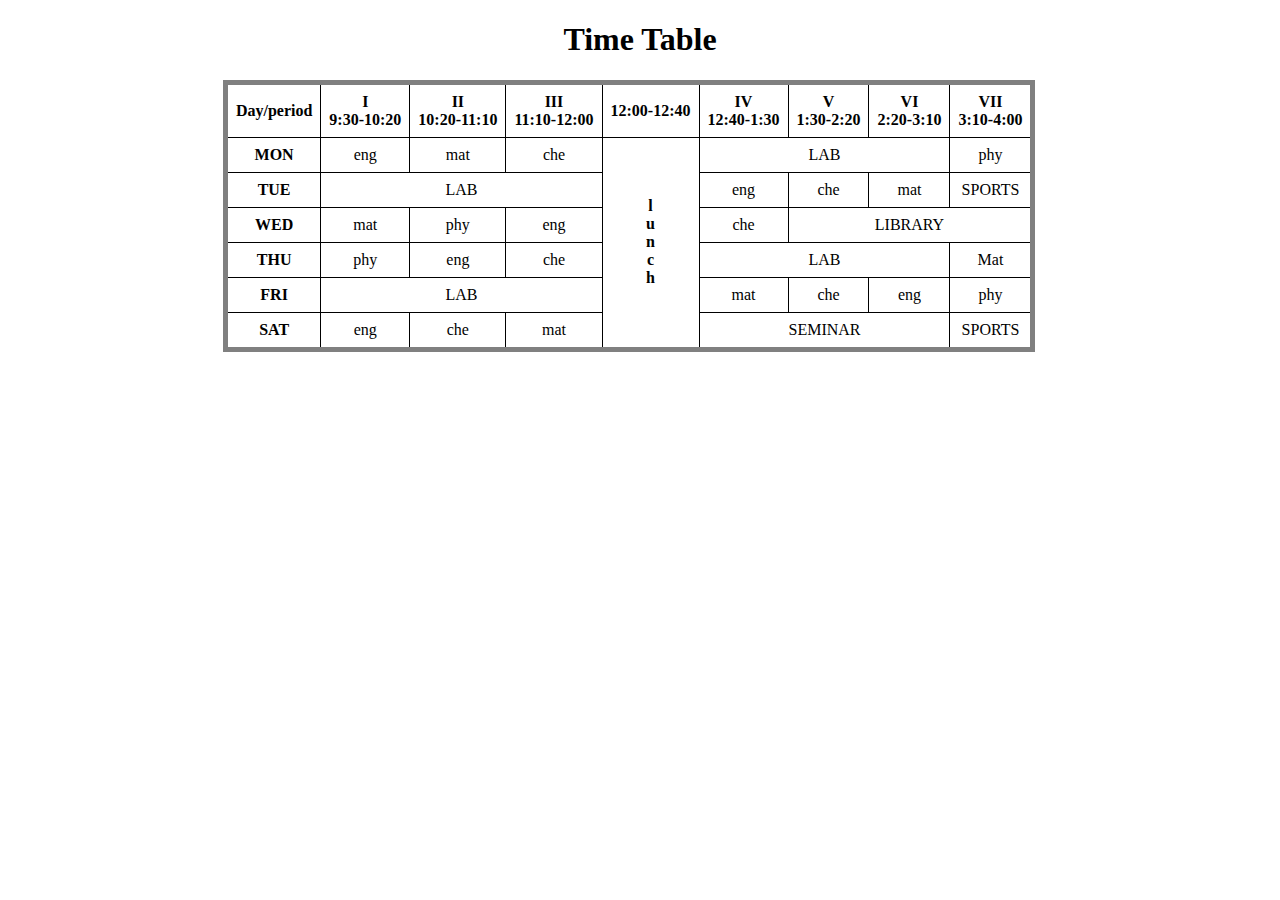
==== training/index.htm @ 21036b42 "[init] Course : HTML first commit" ====
<!DOCTYPE html>
<html lang="en">
<head>
    <meta charset="UTF-8">
    <meta name="viewport" content="width=device-width, initial-scale=1.0">
    <title>my table</title>
    <link rel="stylesheet" href="./style.css" />
</head>
<body>
    <h1>Time Table</h1>
    <div>

    <table>
        <!-- 1st row -->
        <tr>
            <th>Day/period</th>
            <th>I<br>9:30-10:20</th>
            <th>II<br>10:20-11:10</th>
            <th>III<br>11:10-12:00</th>
            <th>12:00-12:40</th>
            <th>IV<br>12:40-1:30</th>
            <th>V<br>1:30-2:20</th>
            <th>VI<br>2:20-3:10</th>
            <th>VII<br>3:10-4:00</th>
        </tr>

        <!-- 2nd row -->
        <tr>
            <th>MON</th>
            <td>eng</td>
            <td>mat</td>
            <td>che</td>
            <td rowspan="6"><strong>l<br>u<br>n<br>c<br>h</strong></td>
            <td colspan="3">LAB</td>
            <td>phy</td>
        </tr>
        <!-- style="text-orientation: upright;writing-mode: vertical-lr;" -->
        <!-- 3rd row -->
        <tr>
            <th>TUE</th>
            <td colspan="3">LAB</td>

            <td>eng</td>
            <td>che</td>
            <td>mat</td>
            <td>SPORTS</td>
        </tr>

        <!-- 4th row -->
        <tr>
            <th>WED</th>
            <td>mat</td>
            <td>phy</td>
            <td>eng</td>

            <td>che</td>
            <td colspan="3">LIBRARY </td>
        </tr>

        <!-- 5th row -->
        <tr>
            <th>THU</th>
            <td>phy</td>
            <td>eng</td>
            <td>che</td>

            <td colspan="3">LAB</td>
            <td>Mat</td>
        </tr>

        <!-- 6th row -->
        <tr>
            <th>FRI</th>
            <td colspan="3">LAB</td>

            <td>mat</td>
            <td>che</td>
            <td>eng</td>

            <td>phy</td>
        </tr>

        <!-- 7th row -->
        <tr>
            <th>SAT</th>
            <td>eng</td>
            <td>che</td>
            <td>mat</td>

            <td colspan="3">SEMINAR </td>
            <td>SPORTS</td>
        </tr>
    </table>
</div>
    
</body>
</html>
---- training/style.css ----
div {
    padding-left: 17%;
    align-items: center;
}
h1 {
    text-align: center;
}
table {
    border: 5px solid gray;
    border-collapse: collapse;

}
th, td {
    padding: 0.5rem;
    text-align: center;
    border: 1px solid black;
    border-collapse: collapse;
  }
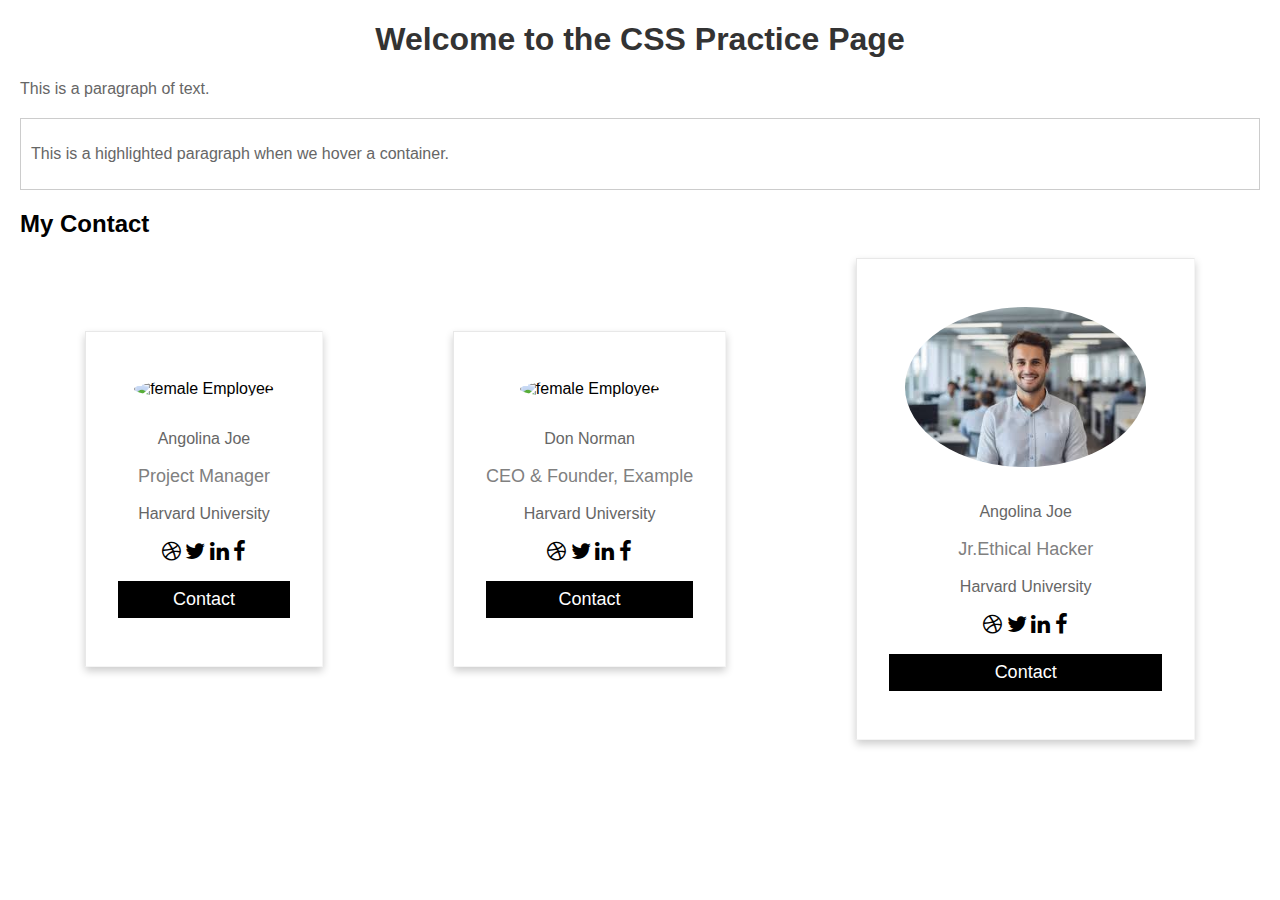
==== commit 09a8d7d7: "The CSS branch has been uploaded" ====
--- a/training/index.htm
+++ b/training/index.htm
@@ -1,97 +1,84 @@
 <!DOCTYPE html>
 <html lang="en">
+
 <head>
     <meta charset="UTF-8">
     <meta name="viewport" content="width=device-width, initial-scale=1.0">
-    <title>my table</title>
+    <title>CSS Practice</title>
+
+    <!-- local style -->
     <link rel="stylesheet" href="./style.css" />
+
+    <!-- Add icon library -->
+    <link rel="stylesheet" href="https://cdnjs.cloudflare.com/ajax/libs/font-awesome/4.7.0/css/font-awesome.min.css">
 </head>
+
 <body>
-    <h1>Time Table</h1>
-    <div>
+    <h1>Welcome to the CSS Practice Page</h1>
 
-    <table>
-        <!-- 1st row -->
-        <tr>
-            <th>Day/period</th>
-            <th>I<br>9:30-10:20</th>
-            <th>II<br>10:20-11:10</th>
-            <th>III<br>11:10-12:00</th>
-            <th>12:00-12:40</th>
-            <th>IV<br>12:40-1:30</th>
-            <th>V<br>1:30-2:20</th>
-            <th>VI<br>2:20-3:10</th>
-            <th>VII<br>3:10-4:00</th>
-        </tr>
+    <p>This is a paragraph of text.</p>
 
-        <!-- 2nd row -->
-        <tr>
-            <th>MON</th>
-            <td>eng</td>
-            <td>mat</td>
-            <td>che</td>
-            <td rowspan="6"><strong>l<br>u<br>n<br>c<br>h</strong></td>
-            <td colspan="3">LAB</td>
-            <td>phy</td>
-        </tr>
-        <!-- style="text-orientation: upright;writing-mode: vertical-lr;" -->
-        <!-- 3rd row -->
-        <tr>
-            <th>TUE</th>
-            <td colspan="3">LAB</td>
+    <div class="container">
+        <p>This is a highlighted paragraph when we hover a container.</p>
+    </div>
+    <div class="content">
+        <h2>My Contact</h2>
+        <div class="card-container">
+            <div class="card">
+                <div class="card-body">
+                    <img src="https://imgs.search.brave.com/dlO5f9uun_C8CUqjGiqybi1r2FWV6akh-uLQ7K2XuFM/rs:fit:860:0:0:0/g:ce/aHR0cHM6Ly9jZG4u/cHJvZC53ZWJzaXRl/LWZpbGVzLmNvbS82/Mzk5NTc1ODRjZGY0/ODJlNmJkMWU5NmUv/NjNiNzA0ZDAzN2M1/Y2QzZmJmNjMwMTA2/X1NjcmVlbnNob3Ql/MjAyMDIzLTAxLTA1/JTIwYXQlMjAxMC4z/OS41OSUyMFBNLmF2/aWY"
+                        alt="female Employee" />
+                    <div class="card-info">
+                        <p>Angolina Joe</p>
+                        <p class="title">Project Manager</p>
+                        <p>Harvard University</p>
+                        <a href="#"><i class="fa fa-dribbble"></i></a>
+                        <a href="#"><i class="fa fa-twitter"></i></a>
+                        <a href="#"><i class="fa fa-linkedin"></i></a>
+                        <a href="#"><i class="fa fa-facebook"></i></a>
+                        <p><button type="submit">Contact</button></p>
+                    </div>
+                </div>
 
-            <td>eng</td>
-            <td>che</td>
-            <td>mat</td>
-            <td>SPORTS</td>
-        </tr>
+            </div>
+            <div class="card">
+                <div class="card-body">
+                    <img src="https://imgs.search.brave.com/jJq2F0LRE4EKuOnXOO5VHL7jJCRR8YEhgZtbQsoVrew/rs:fit:860:0:0:0/g:ce/aHR0cHM6Ly9wdWJs/aWMtaW1hZ2VzLmlu/dGVyYWN0aW9uLWRl/c2lnbi5vcmcvdXNl/ci11cGxvYWRzLzEw/MjIvcHJvZmlsZS1w/aWN0dXJlcy9vcmln/aW5hbC4wZjNmZDUy/NTExYTkzMDNjMDk4/ZWIyOWQxOGQxNGMx/ZC5qcGc_dHI9dy01/NjAsaC01NjA"
+                        alt="female Employee" />
+                    <div class="card-info">
+                        <p>Don Norman</p>
+                        <p class="title">CEO & Founder, Example</p>
+                        <p>Harvard University</p>
+                        <a href="#"><i class="fa fa-dribbble"></i></a>
+                        <a href="#"><i class="fa fa-twitter"></i></a>
+                        <a href="#"><i class="fa fa-linkedin"></i></a>
+                        <a href="#"><i class="fa fa-facebook"></i></a>
+                        <p><button type="submit">Contact</button></p>
+                    </div>
+                </div>
 
-        <!-- 4th row -->
-        <tr>
-            <th>WED</th>
-            <td>mat</td>
-            <td>phy</td>
-            <td>eng</td>
+            </div>
 
-            <td>che</td>
-            <td colspan="3">LIBRARY </td>
-        </tr>
+            <div class="card">
+                <div class="card-body">
+                    <img src="[data-uri]"
+                        alt="male employee" />
+                    <div class="card-info">
+                        <p>Angolina Joe</p>
+                        <p class="title">Jr.Ethical Hacker</p>
+                        <p>Harvard University</p>
+                        <a href="#"><i class="fa fa-dribbble"></i></a>
+                        <a href="#"><i class="fa fa-twitter"></i></a>
+                        <a href="#"><i class="fa fa-linkedin"></i></a>
+                        <a href="#"><i class="fa fa-facebook"></i></a>
+                        <p><button type="submit">Contact</button></p>
+                    </div>
+                </div>
 
-        <!-- 5th row -->
-        <tr>
-            <th>THU</th>
-            <td>phy</td>
-            <td>eng</td>
-            <td>che</td>
+            </div>
+        </div>
 
-            <td colspan="3">LAB</td>
-            <td>Mat</td>
-        </tr>
+    </div>
+</body>
 
-        <!-- 6th row -->
-        <tr>
-            <th>FRI</th>
-            <td colspan="3">LAB</td>
-
-            <td>mat</td>
-            <td>che</td>
-            <td>eng</td>
-
-            <td>phy</td>
-        </tr>
-
-        <!-- 7th row -->
-        <tr>
-            <th>SAT</th>
-            <td>eng</td>
-            <td>che</td>
-            <td>mat</td>
-
-            <td colspan="3">SEMINAR </td>
-            <td>SPORTS</td>
-        </tr>
-    </table>
-</div>
-    
-</body>
 </html>--- a/training/style.css
+++ b/training/style.css
@@ -1,18 +1,88 @@
-div {
-    padding-left: 17%;
-    align-items: center;
+body {
+  font-family: "Segoe UI", Tahoma, Verdana, sans-serif;
+  margin: 20px;
 }
+
 h1 {
-    text-align: center;
+  color: #333;
+  text-align: center;
 }
-table {
-    border: 5px solid gray;
-    border-collapse: collapse;
 
+p {
+  color: #666;
 }
-th, td {
-    padding: 0.5rem;
-    text-align: center;
-    border: 1px solid black;
-    border-collapse: collapse;
-  }+
+.container {
+  border: 1px solid #ccc;
+  padding: 10px;
+  margin-top: 20px;
+}
+
+.container p:hover {
+  color: hotpink;
+  font-weight: bold;
+}
+
+
+
+/* Card Design */
+.card-container {
+    display: flex;
+}
+
+.card {
+  box-shadow: 0 4px 8px 0 rgba(0, 0, 0, 0.2);
+  max-width: 300px;
+  margin: auto;
+  padding: 2rem;
+
+  /* display: flex; */
+  text-align: center;
+  border: 1px inset rgba(192, 192, 192, 0.15);
+}
+
+/* hover effect of card
+.card:hover {
+  box-shadow: 0 10px 15px 0 inset grey;
+} */
+
+.card-body img {
+  padding: 1rem;
+  border-radius: 50%;
+  width: auto;
+  height: 10rem;
+}
+
+.card-info {
+  text-align: center;
+  align-items: flex-end;
+}
+
+a {
+  text-decoration: none;
+  font-size: 22px;
+  color: black;
+}
+
+button:hover,
+a:hover {
+  opacity: 0.7;
+}
+
+.title {
+  color: grey;
+  font-size: 18px;
+}
+
+button {
+  border: none;
+  outline: 0;
+  display: inline-block;
+  padding: 8px;
+  color: white;
+  background-color: #000;
+  text-align: center;
+  cursor: pointer;
+  width: 100%;
+  font-size: 18px;
+}
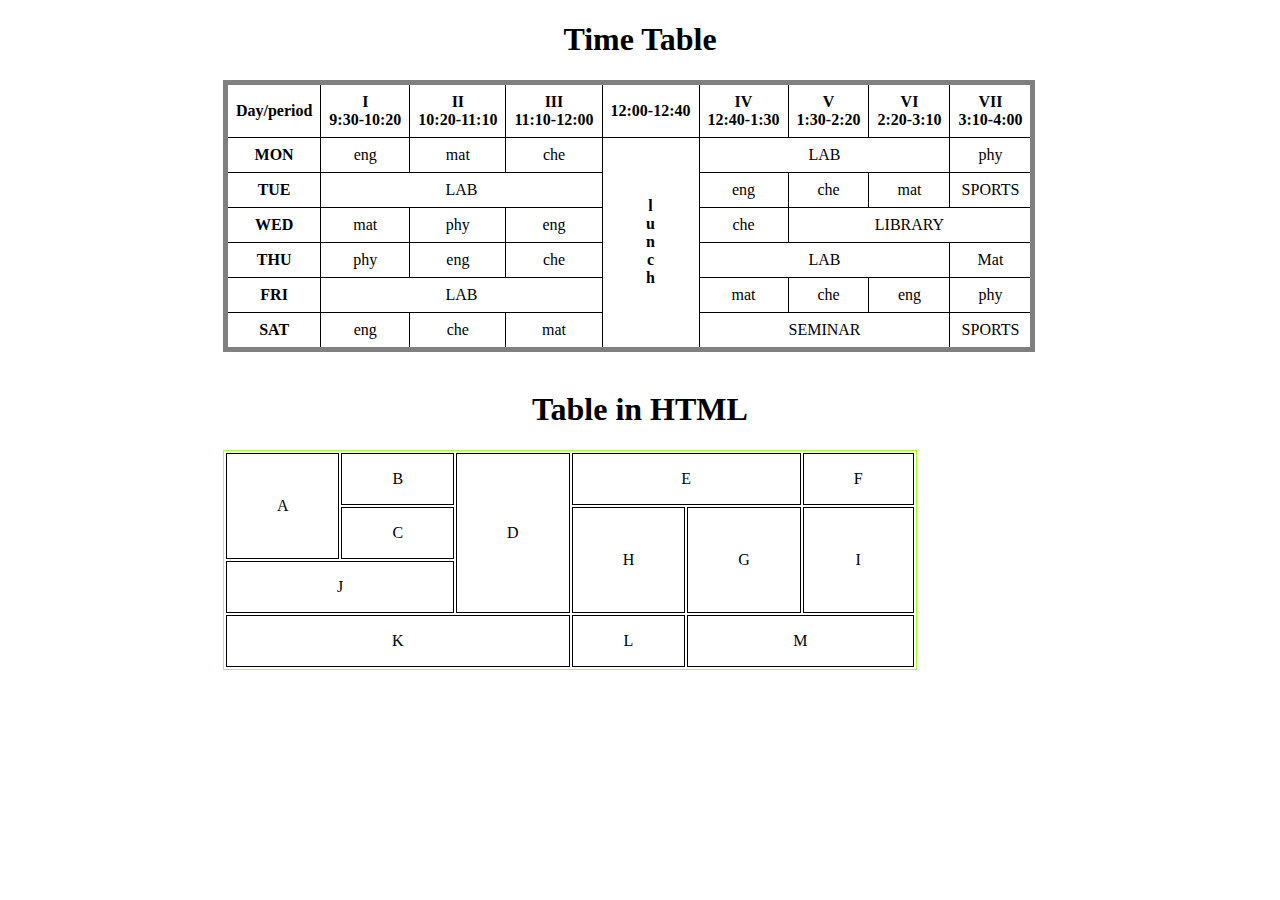
==== commit 27faff2a: "[add] 2nd table exercise" ====
--- a/training/index.htm
+++ b/training/index.htm
@@ -1,84 +1,125 @@
 <!DOCTYPE html>
 <html lang="en">
-
 <head>
     <meta charset="UTF-8">
     <meta name="viewport" content="width=device-width, initial-scale=1.0">
-    <title>CSS Practice</title>
+    <title>my table</title>
+    <link rel="stylesheet" href="./style.css" />
+</head>
+<body>
+    <h1>Time Table</h1>
+    <div class="table1">
 
-    <!-- local style -->
-    <link rel="stylesheet" href="./style.css" />
+    <table>
+        <!-- 1st row -->
+        <tr>
+            <th class="th1">Day/period</th>
+            <th class="th1" >I<br>9:30-10:20</th>
+            <th class="th1" >II<br>10:20-11:10</th>
+            <th class="th1" >III<br>11:10-12:00</th>
+            <th class="th1" >12:00-12:40</th>
+            <th class="th1" >IV<br>12:40-1:30</th>
+            <th class="th1" >V<br>1:30-2:20</th>
+            <th class="th1" >VI<br>2:20-3:10</th>
+            <th class="th1" >VII<br>3:10-4:00</th>
+        </tr>
 
-    <!-- Add icon library -->
-    <link rel="stylesheet" href="https://cdnjs.cloudflare.com/ajax/libs/font-awesome/4.7.0/css/font-awesome.min.css">
-</head>
+        <!-- 2nd row -->
+        <tr>
+            <th class="th1" >MON</th>
+            <td class="th1" >eng</td>
+            <td class="th1" >mat</td>
+            <td class="th1" >che</td>
+            <td class="th1"  rowspan="6"><strong>l<br>u<br>n<br>c<br>h</strong></td>
+            <td class="th1"  colspan="3">LAB</td>
+            <td class="th1" >phy</td>
+        </tr>
+        <!-- style="text-orientation: upright;writing-mode: vertical-lr;" -->
+        <!-- 3rd row -->
+        <tr>
+            <th class="th1">TUE</th>
+            <td class="th1" colspan="3">LAB</td>
 
-<body>
-    <h1>Welcome to the CSS Practice Page</h1>
+            <td class="th1">eng</td>
+            <td class="th1">che</td>
+            <td class="th1">mat</td>
+            <td class="th1">SPORTS</td>
+        </tr>
 
-    <p>This is a paragraph of text.</p>
+        <!-- 4th row -->
+        <tr>
+            <th class="th1">WED</th>
+            <td class="th1">mat</td>
+            <td class="th1">phy</td>
+            <td class="th1">eng</td>
 
-    <div class="container">
-        <p>This is a highlighted paragraph when we hover a container.</p>
+            <td class="th1">che</td>
+            <td class="th1" colspan="3">LIBRARY </td>
+        </tr>
+
+        <!-- 5th row -->
+        <tr>
+            <th class="th1">THU</th>
+            <td class="th1">phy</td>
+            <td class="th1">eng</td>
+            <td class="th1">che</td>
+
+            <td class="th1" colspan="3">LAB</td>
+            <td class="th1">Mat</td>
+        </tr>
+
+        <!-- 6th row -->
+        <tr> 
+            <th class="th1">FRI</th>
+            <td class="th1" colspan="3">LAB</td>
+
+            <td class="th1">mat</td>
+            <td class="th1">che</td>
+            <td class="th1">eng</td>
+
+            <td class="th1">phy</td>
+        </tr>
+
+        <!-- 7th row -->
+        <tr>
+            <th class="th1">SAT</th>
+            <td class="th1">eng</td>
+            <td class="th1">che</td>
+            <td class="th1">mat</td>
+
+            <td class="th1" colspan="3">SEMINAR </td>
+            <td class="th1">SPORTS</td>
+        </tr>
+    </table>
     </div>
-    <div class="content">
-        <h2>My Contact</h2>
-        <div class="card-container">
-            <div class="card">
-                <div class="card-body">
-                    <img src="https://imgs.search.brave.com/dlO5f9uun_C8CUqjGiqybi1r2FWV6akh-uLQ7K2XuFM/rs:fit:860:0:0:0/g:ce/aHR0cHM6Ly9jZG4u/cHJvZC53ZWJzaXRl/LWZpbGVzLmNvbS82/Mzk5NTc1ODRjZGY0/ODJlNmJkMWU5NmUv/NjNiNzA0ZDAzN2M1/Y2QzZmJmNjMwMTA2/X1NjcmVlbnNob3Ql/MjAyMDIzLTAxLTA1/JTIwYXQlMjAxMC4z/OS41OSUyMFBNLmF2/aWY"
-                        alt="female Employee" />
-                    <div class="card-info">
-                        <p>Angolina Joe</p>
-                        <p class="title">Project Manager</p>
-                        <p>Harvard University</p>
-                        <a href="#"><i class="fa fa-dribbble"></i></a>
-                        <a href="#"><i class="fa fa-twitter"></i></a>
-                        <a href="#"><i class="fa fa-linkedin"></i></a>
-                        <a href="#"><i class="fa fa-facebook"></i></a>
-                        <p><button type="submit">Contact</button></p>
-                    </div>
-                </div>
+    
+    <br>
+    <h1>Table in HTML</h1>
+    <div class="table2">
+        <table >
+            <tr>
+                <td class="th2" rowspan="2"><p>A</p></td>
+                <td class="th2"><p>B</p></td>
+                <td class="th2" rowspan="3"><p>D</p></td>
+                <td class="th2" colspan="2"><p>E</p></td>
+                <td class="th2"><p>F</p></td>
+            </tr>
+            <tr>
+                <td class="th2"><p>C</p></td>
+                <td class="th2" rowspan="2" ><p>H</p></td>
+                <td class="th2" rowspan="2" ><p>G</p></td>
+                <td class="th2" rowspan="2" ><p>I</p></td>
+            </tr>
+            <tr>
+                <td class="th2" colspan="2"><p>J</p></td>
+            </tr>
+            <tr>
+                <td class="th2" colspan="3"><p>K</p></td>
+                <td class="th2"><p>L</p></td>
+                <td class="th2" colspan="2"><p>M</p></td>
+            </tr>
 
-            </div>
-            <div class="card">
-                <div class="card-body">
-                    <img src="https://imgs.search.brave.com/jJq2F0LRE4EKuOnXOO5VHL7jJCRR8YEhgZtbQsoVrew/rs:fit:860:0:0:0/g:ce/aHR0cHM6Ly9wdWJs/aWMtaW1hZ2VzLmlu/dGVyYWN0aW9uLWRl/c2lnbi5vcmcvdXNl/ci11cGxvYWRzLzEw/MjIvcHJvZmlsZS1w/aWN0dXJlcy9vcmln/aW5hbC4wZjNmZDUy/NTExYTkzMDNjMDk4/ZWIyOWQxOGQxNGMx/ZC5qcGc_dHI9dy01/NjAsaC01NjA"
-                        alt="female Employee" />
-                    <div class="card-info">
-                        <p>Don Norman</p>
-                        <p class="title">CEO & Founder, Example</p>
-                        <p>Harvard University</p>
-                        <a href="#"><i class="fa fa-dribbble"></i></a>
-                        <a href="#"><i class="fa fa-twitter"></i></a>
-                        <a href="#"><i class="fa fa-linkedin"></i></a>
-                        <a href="#"><i class="fa fa-facebook"></i></a>
-                        <p><button type="submit">Contact</button></p>
-                    </div>
-                </div>
-
-            </div>
-
-            <div class="card">
-                <div class="card-body">
-                    <img src="[data-uri]"
-                        alt="male employee" />
-                    <div class="card-info">
-                        <p>Angolina Joe</p>
-                        <p class="title">Jr.Ethical Hacker</p>
-                        <p>Harvard University</p>
-                        <a href="#"><i class="fa fa-dribbble"></i></a>
-                        <a href="#"><i class="fa fa-twitter"></i></a>
-                        <a href="#"><i class="fa fa-linkedin"></i></a>
-                        <a href="#"><i class="fa fa-facebook"></i></a>
-                        <p><button type="submit">Contact</button></p>
-                    </div>
-                </div>
-
-            </div>
-        </div>
-
+        </table>
     </div>
 </body>
-
 </html>--- a/training/style.css
+++ b/training/style.css
@@ -1,88 +1,31 @@
-body {
-  font-family: "Segoe UI", Tahoma, Verdana, sans-serif;
-  margin: 20px;
+div {
+    padding-left: 17%;
+    align-items: center;
+}
+h1 {
+    text-align: center;
+}
+.table1 > table {
+    border: 5px solid gray;
+    border-collapse: collapse;
+
+}
+.th1{
+    padding: 0.5rem;
+    text-align: center;
+    border: 1px solid black;
+    border-collapse: collapse;
+  }
+
+/* design for next table */
+.table2 > table {
+    border: 1px solid greenyellow;
+
 }
 
-h1 {
-  color: #333;
-  text-align: center;
+.th2 {
+    padding: 0 50px 0;
+    text-align: center;
+    border: 1px solid black;
+
 }
-
-p {
-  color: #666;
-}
-
-.container {
-  border: 1px solid #ccc;
-  padding: 10px;
-  margin-top: 20px;
-}
-
-.container p:hover {
-  color: hotpink;
-  font-weight: bold;
-}
-
-
-
-/* Card Design */
-.card-container {
-    display: flex;
-}
-
-.card {
-  box-shadow: 0 4px 8px 0 rgba(0, 0, 0, 0.2);
-  max-width: 300px;
-  margin: auto;
-  padding: 2rem;
-
-  /* display: flex; */
-  text-align: center;
-  border: 1px inset rgba(192, 192, 192, 0.15);
-}
-
-/* hover effect of card
-.card:hover {
-  box-shadow: 0 10px 15px 0 inset grey;
-} */
-
-.card-body img {
-  padding: 1rem;
-  border-radius: 50%;
-  width: auto;
-  height: 10rem;
-}
-
-.card-info {
-  text-align: center;
-  align-items: flex-end;
-}
-
-a {
-  text-decoration: none;
-  font-size: 22px;
-  color: black;
-}
-
-button:hover,
-a:hover {
-  opacity: 0.7;
-}
-
-.title {
-  color: grey;
-  font-size: 18px;
-}
-
-button {
-  border: none;
-  outline: 0;
-  display: inline-block;
-  padding: 8px;
-  color: white;
-  background-color: #000;
-  text-align: center;
-  cursor: pointer;
-  width: 100%;
-  font-size: 18px;
-}
